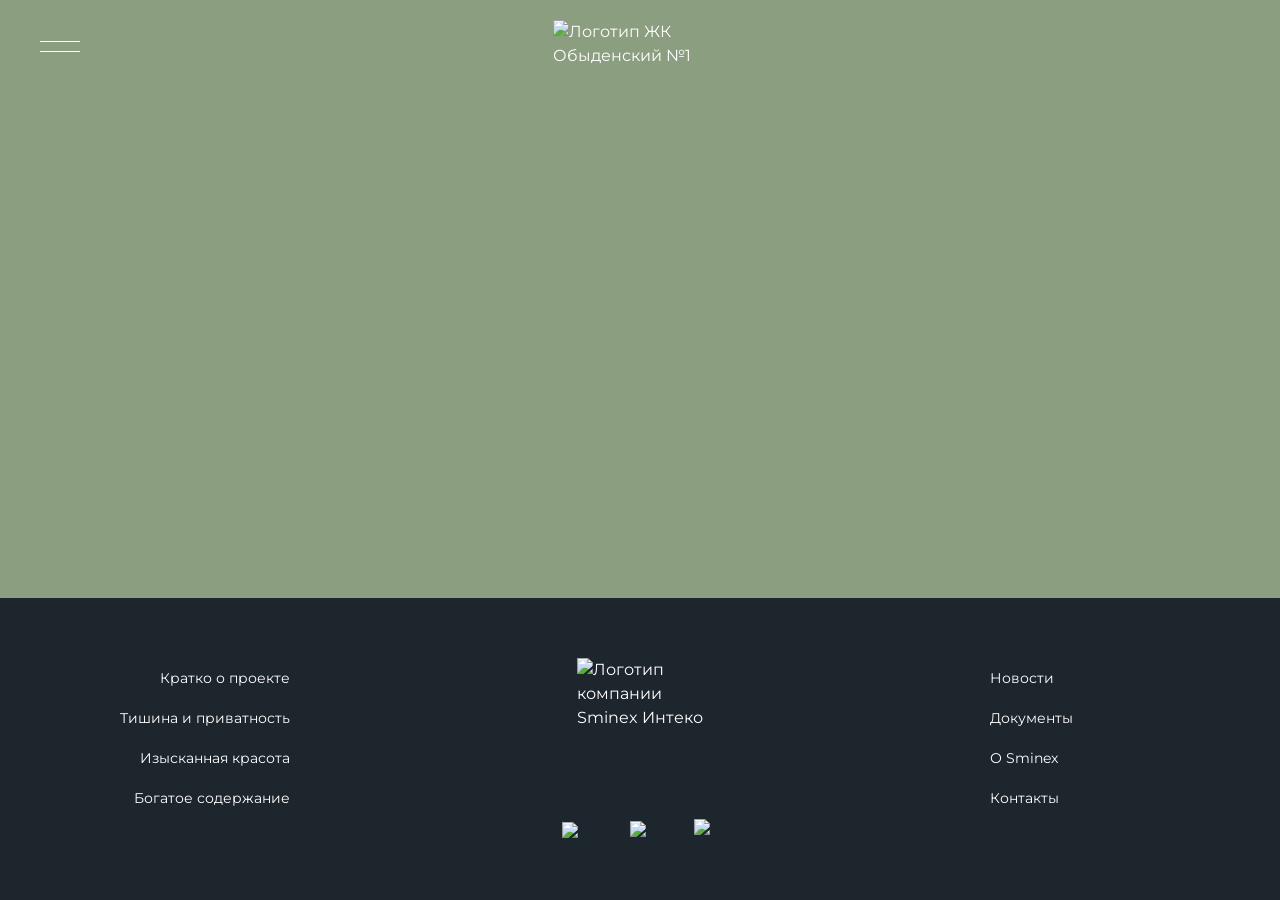
==== block 03-02/index.html @ 0175c850 "Add initial page structure" ====
<!DOCTYPE html>
<html lang="en">

<head>
  <meta charset="UTF-8">
  <meta name="viewport" content="width=device-width, initial-scale=1.0">
  <title>Club House</title>
  <link rel="preconnect" href="https://fonts.googleapis.com">
  <link rel="preconnect" href="https://fonts.gstatic.com" crossorigin>
  <link href="https://fonts.googleapis.com/css2?family=Montserrat:ital,wght@0,100..900;1,100..900&display=swap"
    rel="stylesheet">
  <link rel="stylesheet" href="css/base.css">
  <link rel="stylesheet" href="css/standart.css">
  <link rel="stylesheet" href="css/style.css">
</head>

<body>
  <header class="header">
    <div class="header__content">
      <button class="header__menu"></button>
      <a class="header__logo-link" href="index.html">
        <img class="header__logo" src="https://svgshare.com/i/zLv.svg" height="52" width="175"
          alt="Логотип ЖК Обыденский №1">
      </a>
    </div>
  </header>
  <main>
    <!-- Баннер  -->

    <!-- Карточки -->
    <ul class="advantages-list">
      <li class="advantages-list__item">
        <!-- Карточка  -->
      </li>
      <li class="advantages-list__item">
        <!-- Карточка  -->
      </li>
    </ul>
  </main>
  <footer class="footer">
    <div class="container">
      <div class="footer__content">
        <ul class="footer__nav-list footer__nav-list--right">
          <li class="footer__nav-item">
            <a class="footer__nav-link" href="#">Кратко о проекте</a>
          </li>
          <li class="footer__nav-item">
            <a class="footer__nav-link" href="#">Тишина и приватность</a>
          </li>
          <li class="footer__nav-item">
            <a class="footer__nav-link" href="#">Изысканная красота</a>
          </li>
          <li class="footer__nav-item">
            <a class="footer__nav-link" href="#">Богатое содержание</a>
          </li>
        </ul>
        <div class="footer__info">
          <a href="#" class="footer__logo-link">
            <img class="footer__logo" src="https://svgshare.com/i/zJJ.svg" height="81" width="126"
              alt="Логотип компании Sminex Интеко">
          </a>
          <ul class="footer__social-list">
            <li class="footer__social-item">
              <a class="footer__social-link" href="#">
                <img class="footer__social-icon" src="https://svgshare.com/i/zKQ.svg" height="16" width="28"
                  alt="Логотип ВКонтакте">
              </a>
            </li>
            <li class="footer__social-item">
              <a class="footer__social-link" href="#">
                <img class="footer__social-icon" src="https://svgshare.com/i/zLm.svg" height="18" width="24"
                  alt="Логотип YouTube">
              </a>
            </li>
            <li class="footer__social-item">
              <a class="footer__social-link" href="#">
                <img class="footer__social-icon" src="https://svgshare.com/i/zMG.svg" height="21" width="24"
                  alt="Логотип Телеграм">
              </a>
            </li>
          </ul>
        </div>
        <ul class="footer__nav-list">
          <li class="footer__nav-item">
            <a class="footer__nav-link" href="#">Новости</a>
          </li>
          <li class="footer__nav-item">
            <a class="footer__nav-link" href="#">Документы</a>
          </li>
          <li class="footer__nav-item">
            <a class="footer__nav-link" href="#">О Sminex</a>
          </li>
          <li class="footer__nav-item">
            <a class="footer__nav-link" href="#">Контакты</a>
          </li>
        </ul>
      </div>
    </div>
  </footer>
</body>

</html>
---- block 03-02/css/base.css ----
*,
*::before,
*::after {
  box-sizing: border-box;
}

* {
  margin: 0;
  padding: 0;
}

html {
  -moz-text-size-adjust: none;
  -webkit-text-size-adjust: none;
  text-size-adjust: none;
}

body {
  min-height: 100vh;
  line-height: 1.5;
  -webkit-font-smoothing: antialiased;
}

img,
picture,
video,
canvas,
svg {
  display: block;
  max-width: 100%;
}

input,
button,
textarea,
select {
  font: inherit;
}

p,
h1,
h2,
h3,
h4,
h5,
h6 {
  overflow-wrap: break-word;
}

p {
  text-wrap: pretty;
}

h1,
h2,
h3,
h4,
h5,
h6 {
  text-wrap: balance;
}

a {
  text-decoration: none;
  color: inherit;
}

ul,
ol {
  list-style: none;
}

button {
  background: none;
  border: none;
  cursor: pointer;
}

table {
  border-collapse: collapse;
  border-spacing: 0;
}
---- block 03-02/css/standart.css ----
* {
  box-sizing: border-box;
}

body {
  font-family: "Montserrat", "arial", sans-serif;
  background-color: #8c9e80;
  color: #ffffff;
  display: flex;
  flex-direction: column;
  margin: 0;
  min-height: 100vh;
  min-width: 1240px;
  padding: 0;
}

main {
  flex-grow: 1;
}

img {
  display: block;
  height: auto;
  max-width: 100%;
  object-fit: cover;
}

a {
  color: #ffffff;
  text-decoration: none;
}

.container {
  margin: 0 auto;
  max-width: 1240px;
  padding: 0 20px;
  width: 100%;
}

.header {
  margin: 0 auto;
  max-width: 1440px;
  padding: 20px 40px;
  width: 100%;
}

.header__content {
  align-items: center;
  display: flex;
  justify-content: center;
  position: relative;
}

.header__menu {
  background-color: transparent;
  border: none;
  height: 10px;
  left: 0;
  padding: 0;
  position: absolute;
  top: 50%;
  transform: translateY(-50%);
  width: 40px;
}

.header__menu::before,
.header__menu::after {
  background-color: #ffffff;
  content: "";
  height: 1px;
  left: 0;
  position: absolute;
  top: 0;
  width: 40px;
}

.header__menu::after {
  top: 100%;
}

.advantages-list {
  list-style: none;
  margin: 0 auto 120px;
  max-width: 1240px;
  padding: 0 20px;
  width: 100%;
}

.advantages-list__item:not(:last-child) {
  margin: 0 0 40px 0;
}

.footer {
  background-color: #1d252d;
  font-family: "Montserrat", "Arial", sans-serif;
  padding: 60px 0;
}

.footer__content {
  align-items: flex-start;
  display: grid;
  grid-template-columns: 250px 1fr 250px;
}

.footer__nav-list {
  display: flex;
  flex-direction: column;
  list-style: none;
  margin: 0;
  padding: 10px 0 0;
}

.footer__nav-list--right {
  text-align: right;
}

.footer__nav-list--right .footer__nav-item {
  justify-content: flex-end;
}

.footer__nav-item {
  display: flex;
}

.footer__nav-item:not(:last-child) {
  margin: 0 0 20px 0;
}

.footer__nav-link {
  font-size: 14px;
  line-height: 20px;
}

.footer__info {
  align-items: center;
  display: flex;
  flex-direction: column;
}

.footer__logo-link {
  margin: 0 0 80px 0;
}

.footer__logo {
  height: 81px;
  width: 126px;
}

.footer__social-list {
  align-items: center;
  display: flex;
  gap: 40px;
  list-style: none;
  margin: 0;
  padding: 0;
}

.footer__social-item {
  display: flex;
}
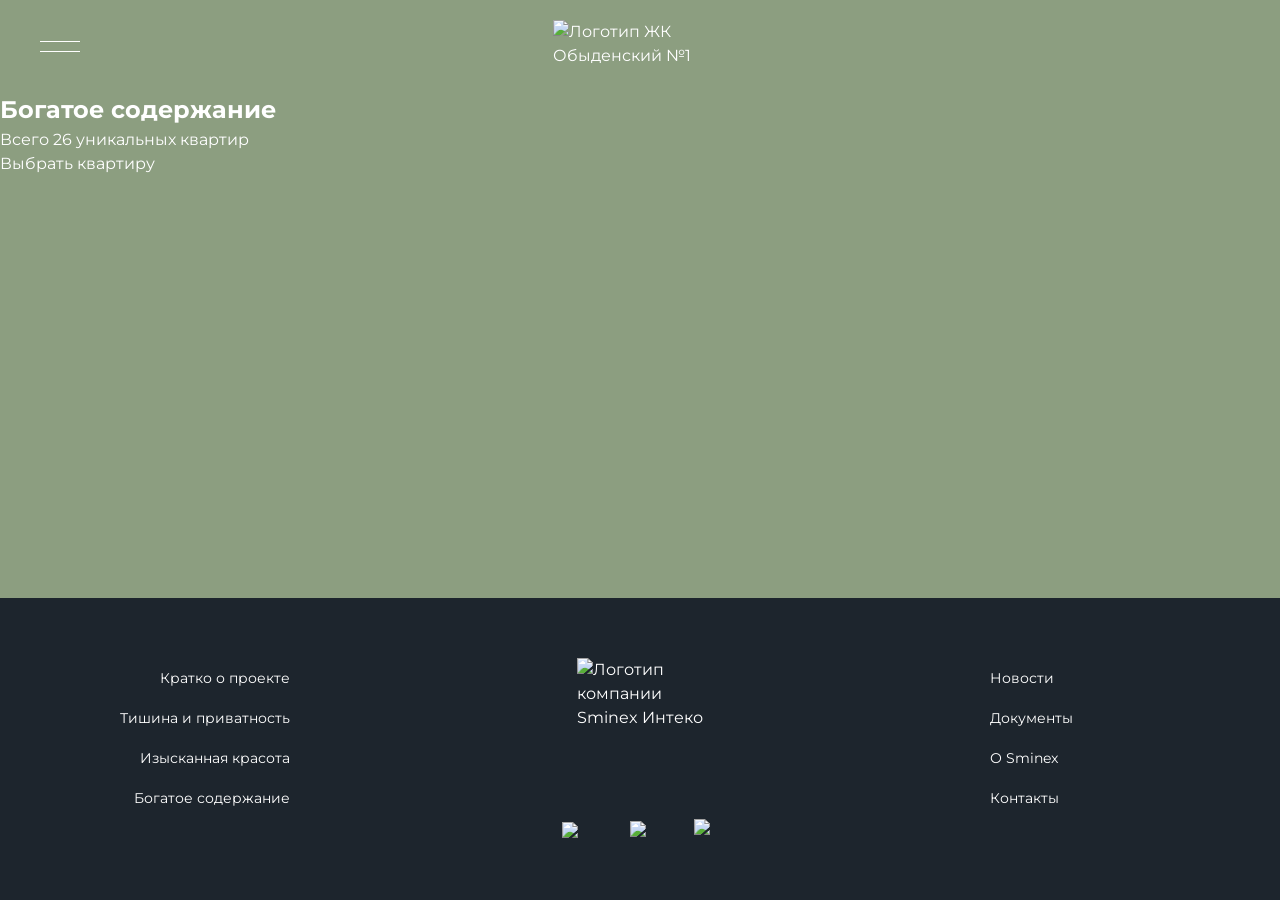
==== commit e3a2f7ff: "feat: add banner markup" ====
--- a/block 03-02/index.html
+++ b/block 03-02/index.html
@@ -26,7 +26,17 @@
   </header>
   <main>
     <!-- Баннер  -->
-
+    <section class="banner">
+      <div class="banner__content">
+        <h1 class="banner__title">Богатое содержание</h1>
+        <p class="banner__text">
+          <span class="banner__label">Всего</span>
+          <span class="banner__number">26</span>
+          <span class="banner__label">уникальных квартир</span>
+        </p>
+        <a class="banner__link" href="#">Выбрать квартиру</a>
+      </div>
+    </section>
     <!-- Карточки -->
     <ul class="advantages-list">
       <li class="advantages-list__item">
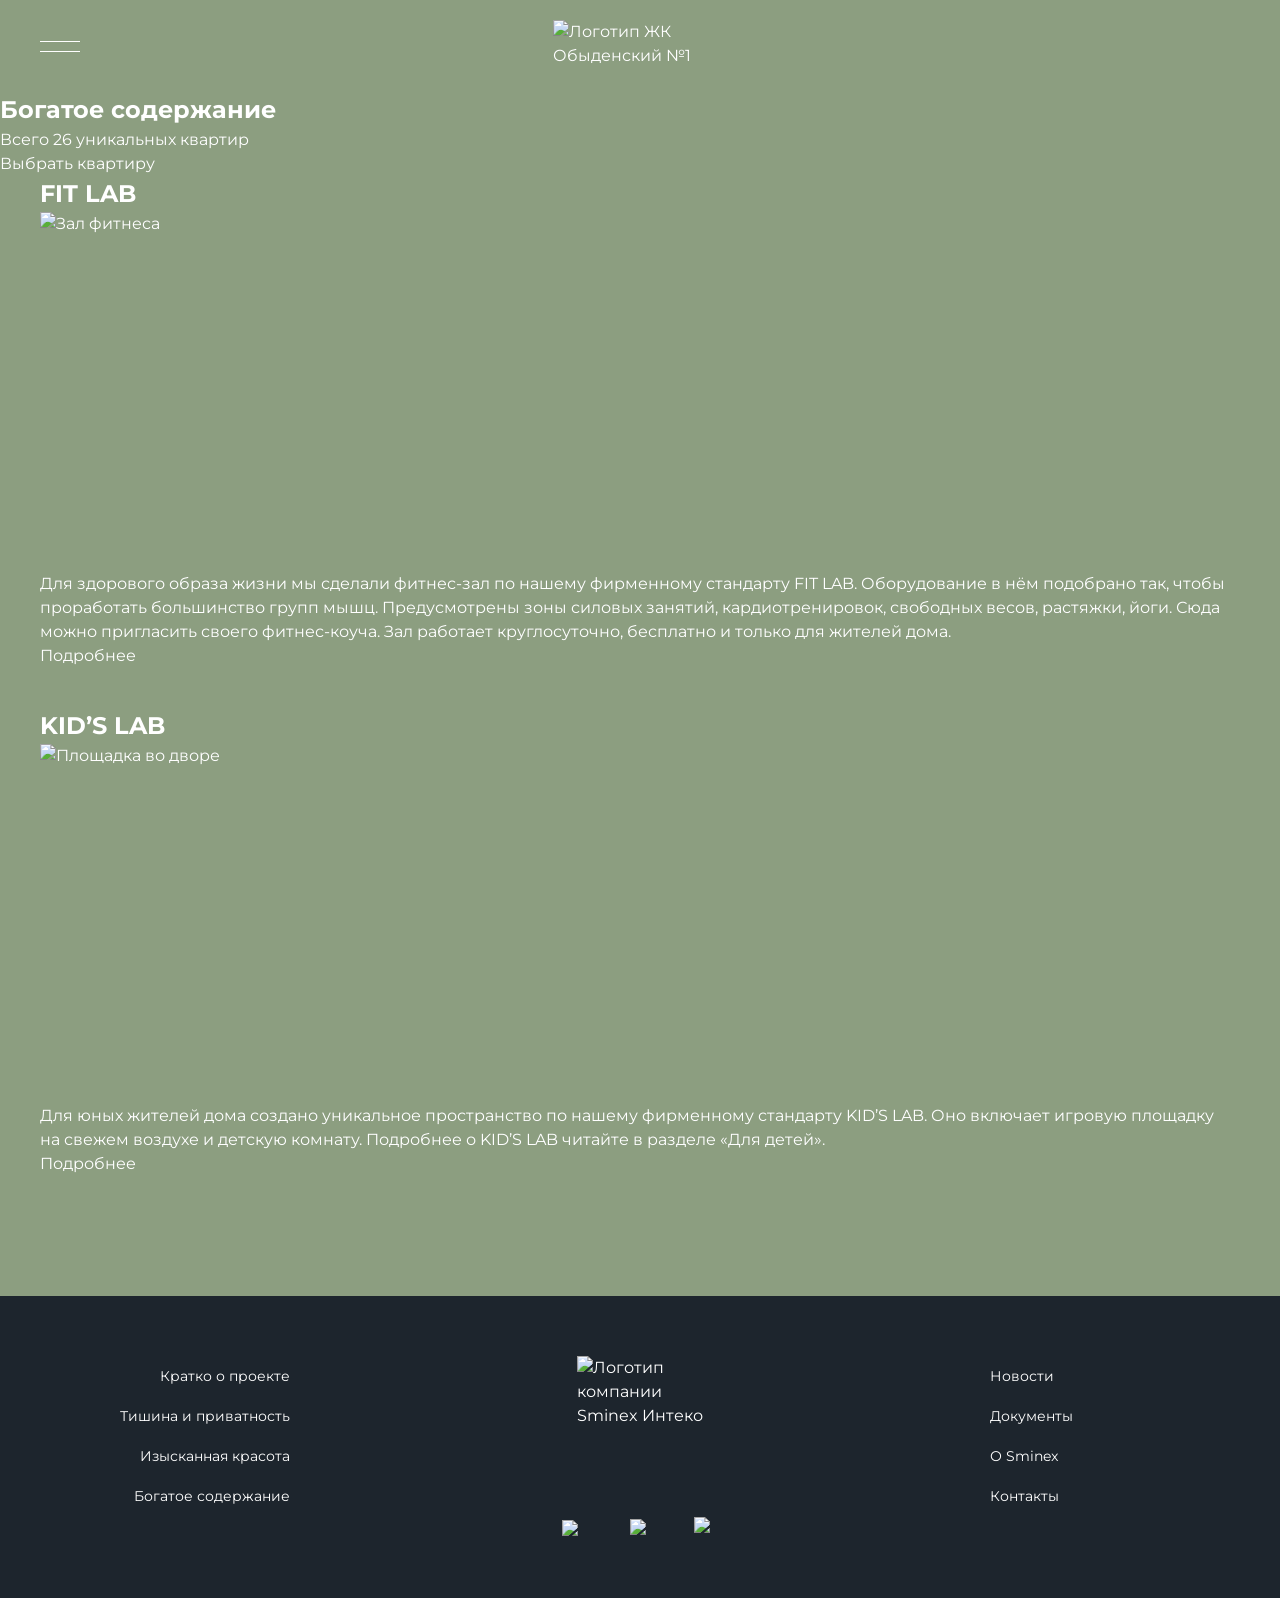
==== commit 8f04947f: "Finish HTML markup" ====
--- a/block 03-02/index.html
+++ b/block 03-02/index.html
@@ -41,9 +41,29 @@
     <ul class="advantages-list">
       <li class="advantages-list__item">
         <!-- Карточка  -->
+        <article class="card">
+          <h2 class="card__name">FIT LAB</h2>
+          <img class="card__img" src="#" width="800" height="360" alt="Зал фитнеса">
+          <p class="card__descr">Для здорового образа жизни мы&nbsp;сделали фитнес-зал по&nbsp;нашему фирменному
+            стандарту FIT
+            LAB.
+            Оборудование в&nbsp;нём подобрано так, чтобы проработать большинство групп мышц. Предусмотрены зоны силовых
+            занятий, кардиотренировок, свободных весов, растяжки, йоги. Сюда можно пригласить своего фитнес-коуча. Зал
+            работает круглосуточно, бесплатно и&nbsp;только для жителей дома.
+          </p>
+          <a class="card__link" href="#">Подробнее</a>
+        </article>
       </li>
       <li class="advantages-list__item">
         <!-- Карточка  -->
+        <article class="card card--right">
+          <h2 class="card__name">KID’S LAB</h2>
+          <img class="card__img" src="#" width="800" height="360" alt="Площадка во дворе">
+          <p class="card__descr">Для юных жителей дома создано уникальное пространство по&nbsp;нашему фирменному
+            стандарту KID&rsquo;S LAB. Оно включает игровую площадку на&nbsp;свежем воздухе и&nbsp;детскую комнату.
+            Подробнее о&nbsp;KID&rsquo;S LAB читайте в&nbsp;разделе &laquo;Для детей&raquo;.</p>
+          <a class="card__link" href="#">Подробнее</a>
+        </article>
       </li>
     </ul>
   </main>
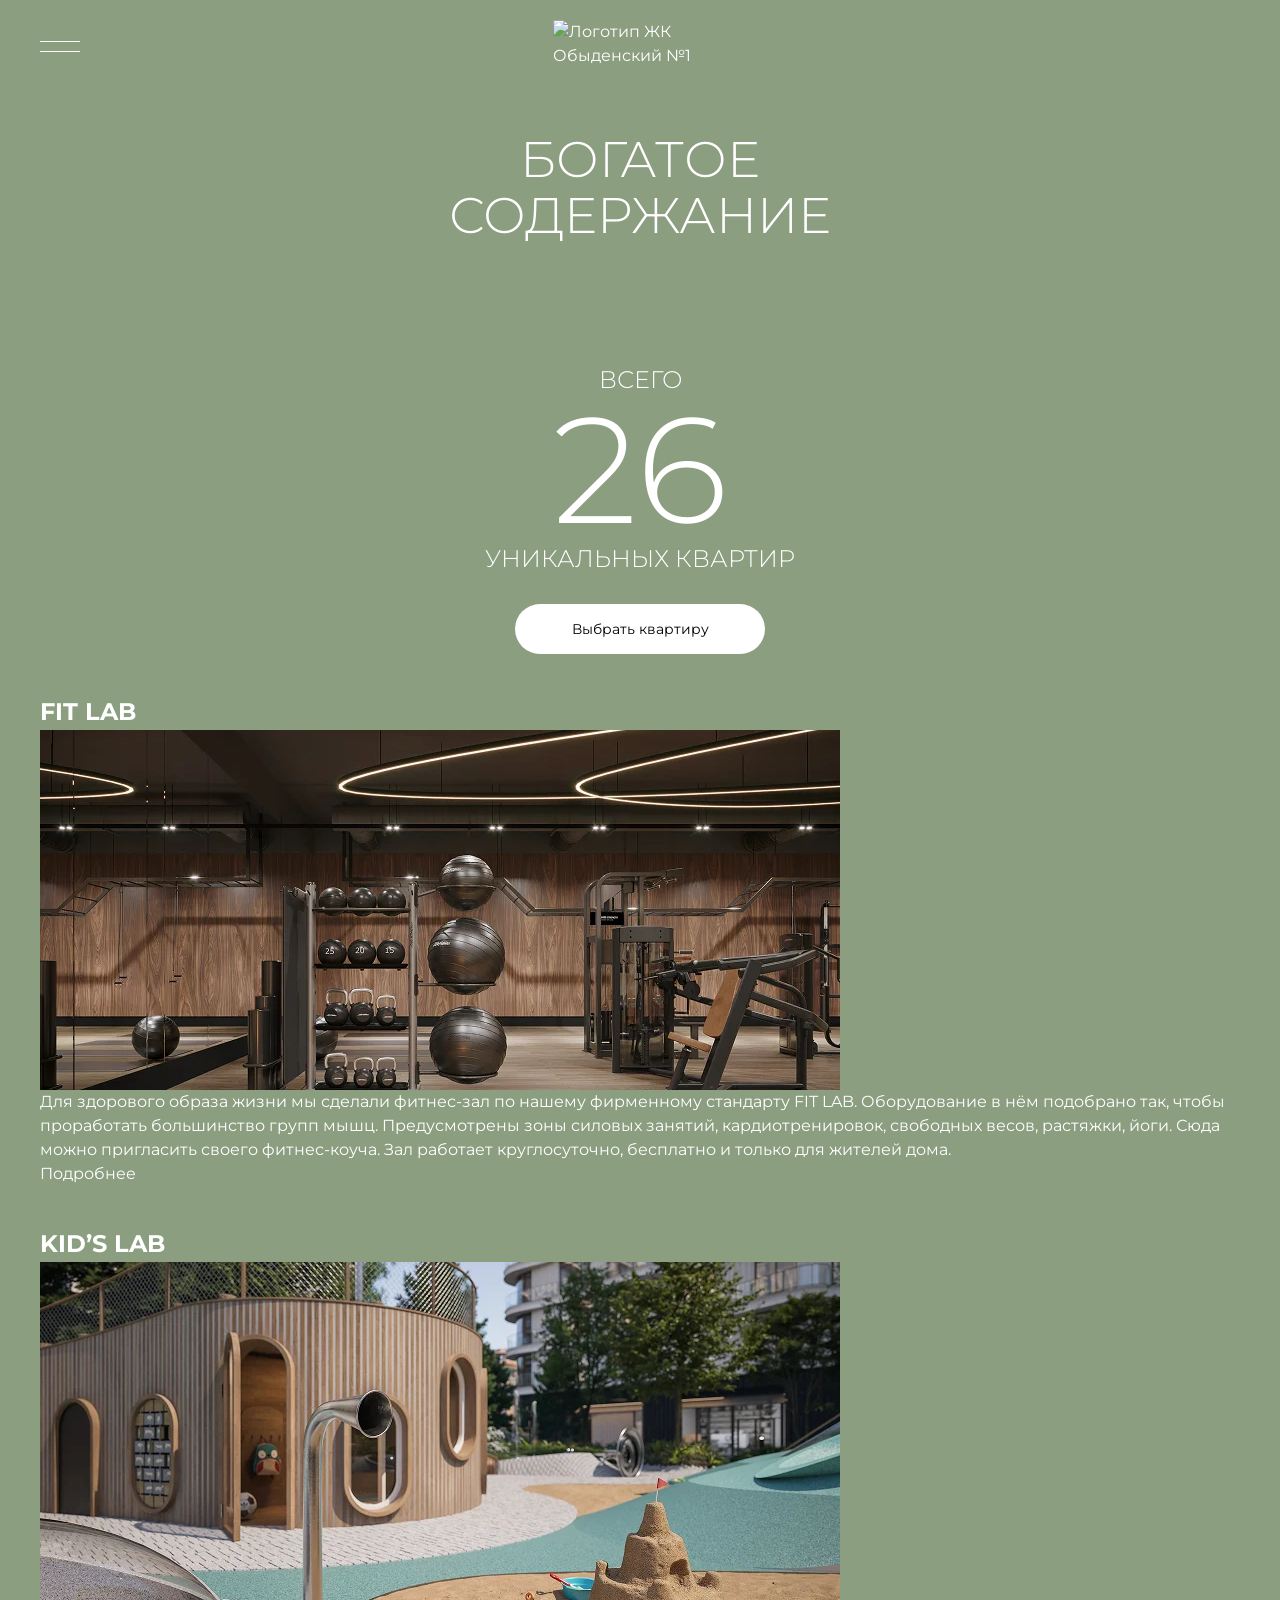
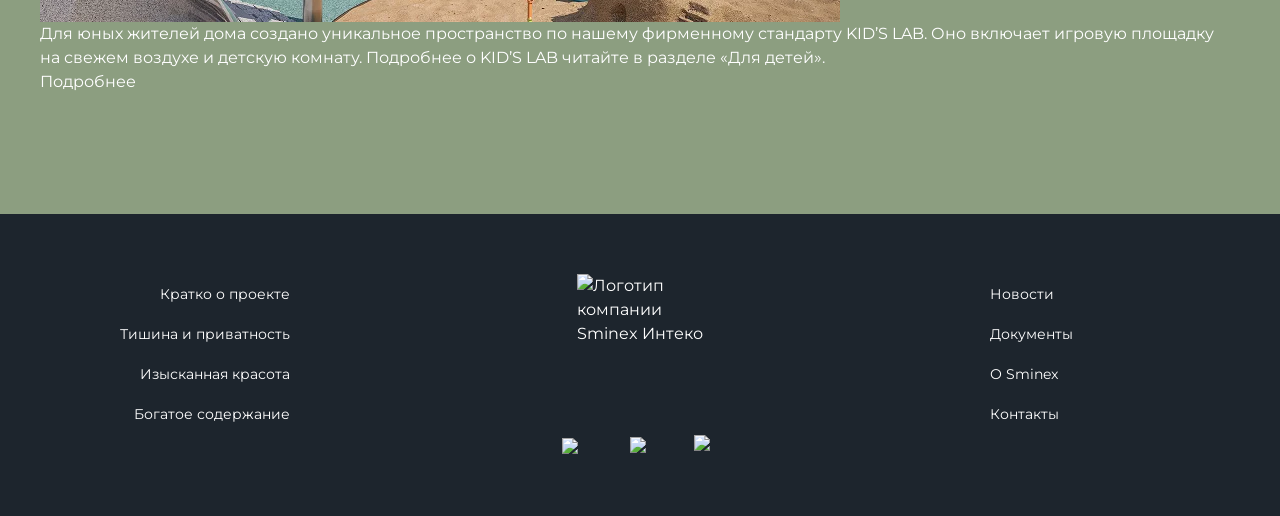
==== commit 0a7b43e2: "feat: add banner styles" ====
--- a/block 03-02/index.html
+++ b/block 03-02/index.html
@@ -43,7 +43,7 @@
         <!-- Карточка  -->
         <article class="card">
           <h2 class="card__name">FIT LAB</h2>
-          <img class="card__img" src="#" width="800" height="360" alt="Зал фитнеса">
+          <img class="card__img" src="img/card one.webp" width="800" height="360" alt="Зал фитнеса">
           <p class="card__descr">Для здорового образа жизни мы&nbsp;сделали фитнес-зал по&nbsp;нашему фирменному
             стандарту FIT
             LAB.
@@ -58,7 +58,7 @@
         <!-- Карточка  -->
         <article class="card card--right">
           <h2 class="card__name">KID’S LAB</h2>
-          <img class="card__img" src="#" width="800" height="360" alt="Площадка во дворе">
+          <img class="card__img" src="img/card two.webp" width="800" height="360" alt="Площадка во дворе">
           <p class="card__descr">Для юных жителей дома создано уникальное пространство по&nbsp;нашему фирменному
             стандарту KID&rsquo;S LAB. Оно включает игровую площадку на&nbsp;свежем воздухе и&nbsp;детскую комнату.
             Подробнее о&nbsp;KID&rsquo;S LAB читайте в&nbsp;разделе &laquo;Для детей&raquo;.</p>
--- a/block 03-02/css/style.css
+++ b/block 03-02/css/style.css
@@ -0,0 +1,62 @@
+.banner {
+  min-height: 600px;
+  background:
+    linear-gradient(rgba(0, 0, 0, 0.5)),
+    url("/img/Фоновое изображение.webp") center / cover no-repeat,
+    #cccccc;
+  padding: 40px 0 40px;
+}
+.banner__content {
+  text-align: center;
+}
+.banner__title {
+  font-weight: 300;
+  font-size: 50px;
+  line-height: 1.12;
+  text-transform: uppercase;
+  max-width: 500px;
+  margin: 0 auto 122px;
+}
+.banner__text {
+  text-transform: uppercase;
+  margin: 0 auto 30px;
+}
+.banner__label {
+  font-weight: 300;
+  font-size: 24px;
+  line-height: 1.17;
+}
+.banner__number {
+  font-weight: 300;
+  font-size: 150px;
+  line-height: 1;
+  display: block;
+}
+.banner__link {
+  font-weight: 400;
+  font-size: 14px;
+  line-height: 1.43;
+  color: #000000;
+  display: block;
+  width: 250px;
+  margin: 0 auto;
+  padding: 15px;
+  background: #ffffff;
+  border-radius: 60px;
+}
+.advantages-list {
+}
+.advantages-list__item {
+}
+.card {
+}
+.card__name {
+}
+.card__img {
+}
+.card__descr {
+}
+.card__link {
+}
+.card--right {
+}
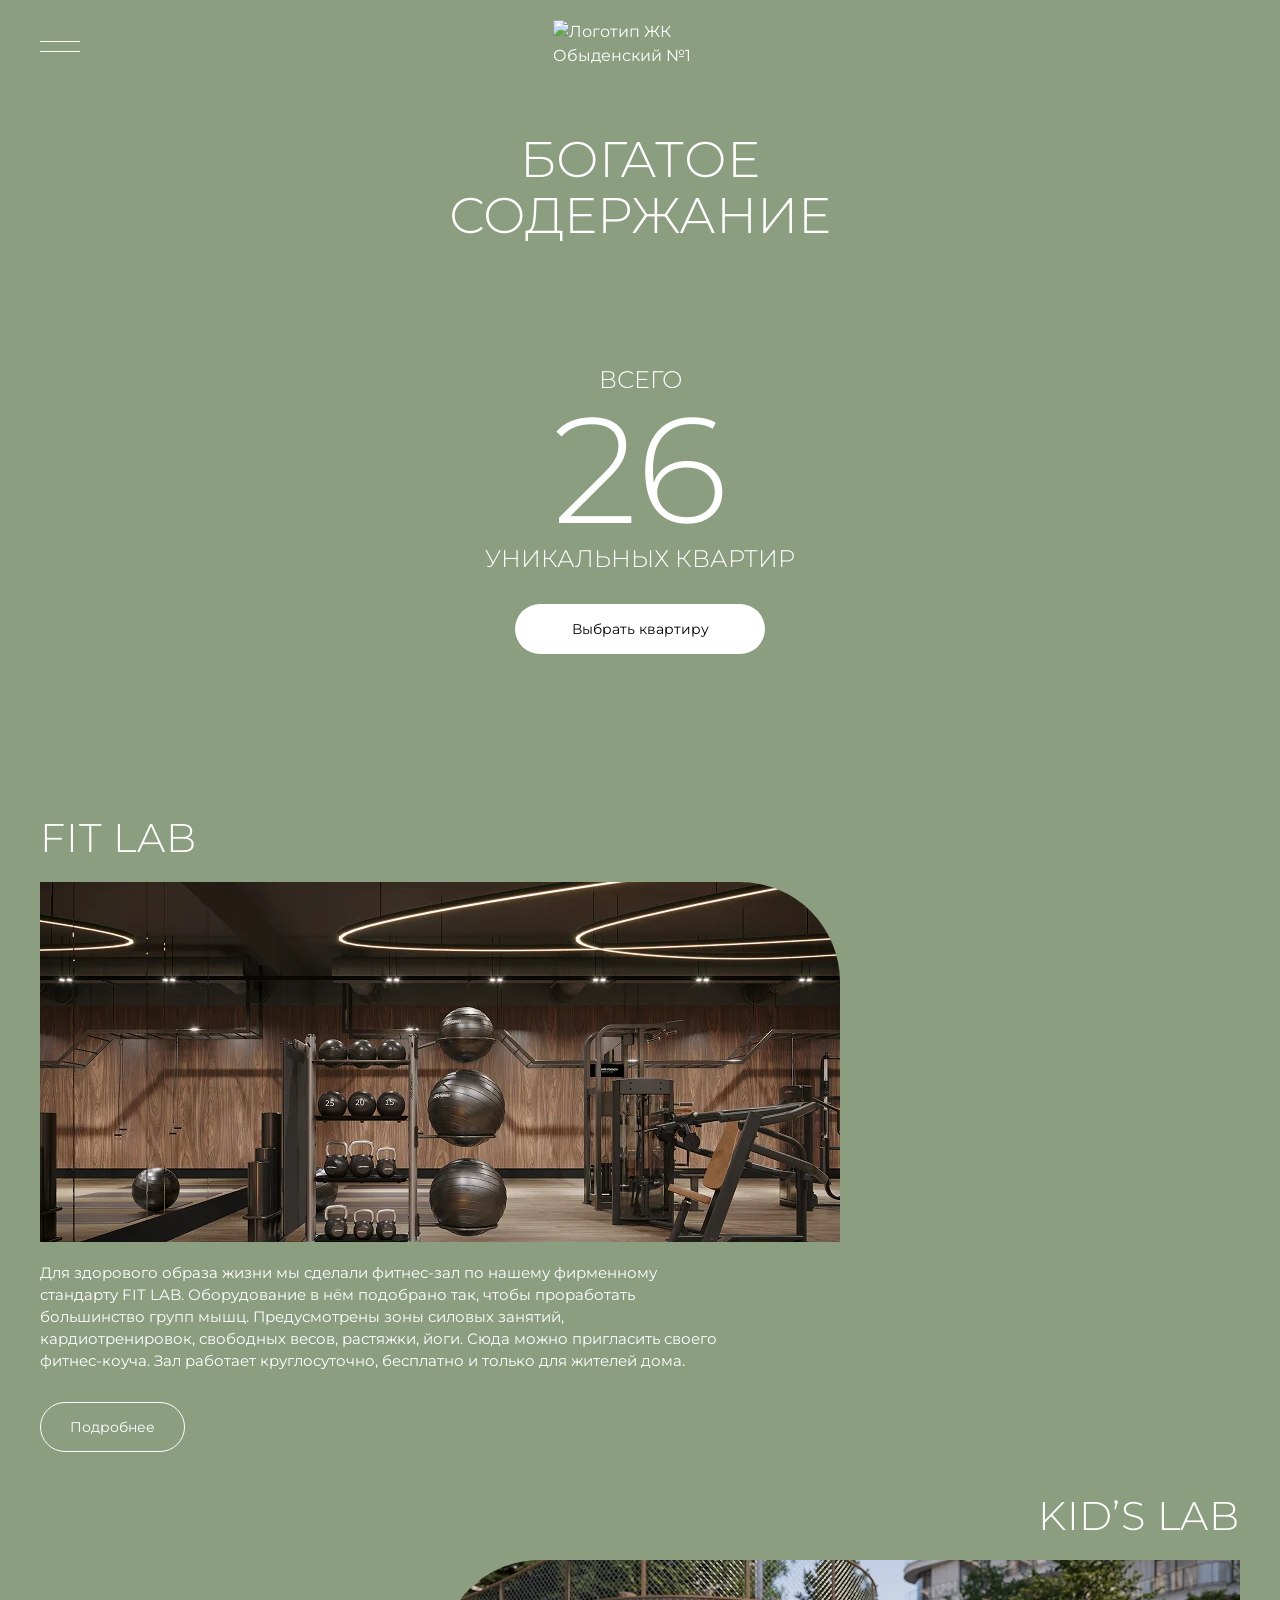
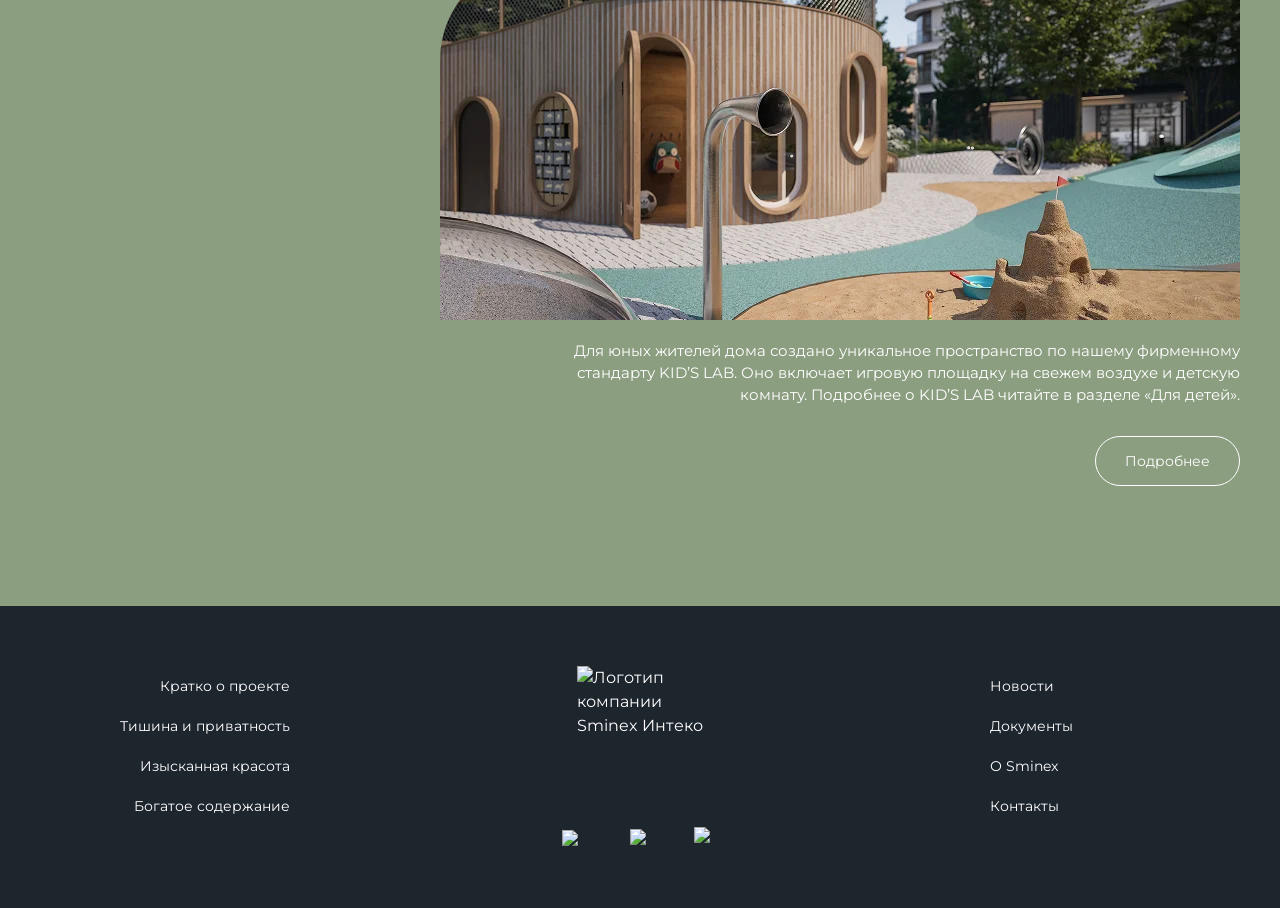
==== commit 07783820: "finish layout" ====
--- a/block 03-02/index.html
+++ b/block 03-02/index.html
@@ -1,5 +1,5 @@
 <!DOCTYPE html>
-<html lang="en">
+<html lang="ru">
 
 <head>
   <meta charset="UTF-8">
--- a/block 03-02/css/style.css
+++ b/block 03-02/css/style.css
@@ -2,9 +2,9 @@
   min-height: 600px;
   background:
     linear-gradient(rgba(0, 0, 0, 0.5)),
-    url("/img/Фоновое изображение.webp") center / cover no-repeat,
+    url("/img/banner.webp") center / cover no-repeat,
     #cccccc;
-  padding: 40px 0 40px;
+  padding: 40px 0;
 }
 .banner__content {
   text-align: center;
@@ -19,7 +19,7 @@
 }
 .banner__text {
   text-transform: uppercase;
-  margin: 0 auto 30px;
+  margin: 0 0 30px;
 }
 .banner__label {
   font-weight: 300;
@@ -45,18 +45,55 @@
   border-radius: 60px;
 }
 .advantages-list {
+  margin: 120px auto;
 }
-.advantages-list__item {
-}
+
 .card {
+  max-width: 800px;
 }
 .card__name {
+  font-weight: 300;
+  font-size: 40px;
+  line-height: 1.2;
+  letter-spacing: 0.02em;
+  text-transform: uppercase;
+  margin-bottom: 20px;
 }
 .card__img {
+  margin-bottom: 20px;
+  border-top-right-radius: 100px;
 }
 .card__descr {
+  font-weight: 400;
+  font-size: 15px;
+  line-height: 1.47;
+  max-width: 680px;
+  margin-bottom: 30px;
 }
 .card__link {
+  font-weight: 400;
+  font-size: 14px;
+  line-height: 1.43;
+  border: 1px solid #ffffff;
+  border-radius: 60px;
+  display: block;
+  width: 145px;
+  padding: 14px;
+  text-align: center;
 }
 .card--right {
+  margin-left: auto;
+  text-align: right;
 }
+
+.card--right .card__img {
+  border-radius: 100px 0 0;
+}
+
+.card--right .card__descr {
+  margin-left: auto;
+}
+
+.card--right .card__link {
+  margin-left: auto;
+}
